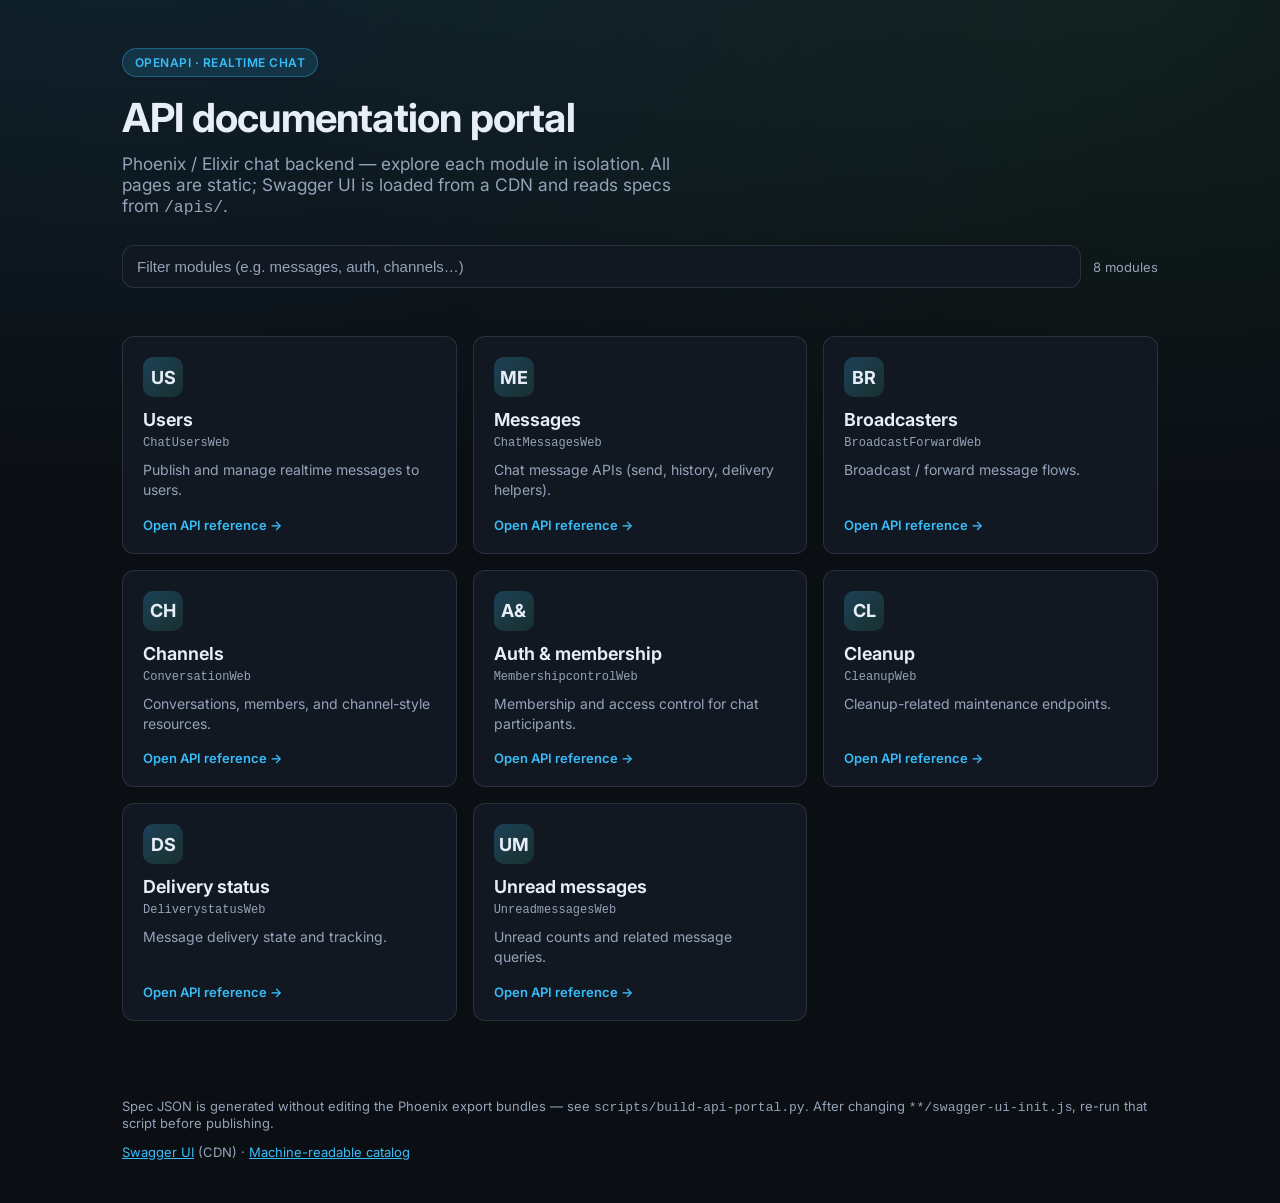
==== index.html @ a2ca19bf "feat(docs): initialize public API documentation portal for Isometrik Chat APIs" ====
<!DOCTYPE html>
<html lang="en">

<head>
  <meta charset="UTF-8" />
  <meta name="viewport" content="width=device-width, initial-scale=1" />
  <meta name="description"
    content="Chat API developer portal — browse OpenAPI modules (users, messages, broadcasters, channels, auth, and more) with Swagger UI on GitHub Pages." />
  <title>Chat API · Developer portal</title>
  <link rel="preconnect" href="https://fonts.googleapis.com" />
  <link rel="preconnect" href="https://fonts.gstatic.com" crossorigin />
  <link href="https://fonts.googleapis.com/css2?family=Inter:wght@400;600;700&display=swap" rel="stylesheet" />
  <link rel="stylesheet" href="./docs/css/portal.css" />
</head>

<body class="portal-body">
  <!--
    Homepage for static GitHub Pages hosting.
    API cards load from `./apis/catalog.json` (built by scripts/build-api-portal.py).
    Repo layout: `/index.html` → portal, `/docs/*.html` → Swagger UI, `/apis/*.json` → specs.
  -->
  <header class="portal-header">
    <span class="portal-badge">OpenAPI · Realtime Chat</span>
    <h1 class="portal-hero-title">API documentation portal</h1>
    <p class="portal-hero-sub">
      Phoenix / Elixir chat backend — explore each module in isolation. All pages are static; Swagger UI is loaded from a CDN and reads specs from <code
        style="font-size:0.95em">/apis/</code>.
    </p>

    <form class="toolbar" role="search" aria-label="Filter API modules" onsubmit="return false">
      <input id="api-filter" type="search" name="q" placeholder="Filter modules (e.g. messages, auth, channels…)"
        autocomplete="off" />
      <span class="toolbar-meta" data-role="filter-meta" aria-live="polite"></span>
    </form>
  </header>

  <noscript>
    <p class="noscript-banner">
      JavaScript is off — open a module directly:
      <a href="./docs/users.html">Users</a> ·
      <a href="./docs/messages.html">Messages</a> ·
      <a href="./docs/broadcasters.html">Broadcasters</a> ·
      <a href="./docs/channels.html">Channels</a> ·
      <a href="./docs/auth.html">Auth</a> ·
      <a href="./docs/cleanup.html">Cleanup</a> ·
      <a href="./docs/delivery-status.html">Delivery status</a> ·
      <a href="./docs/unread-messages.html">Unread messages</a>
    </p>
  </noscript>

  <section id="api-cards" class="card-grid" aria-label="API modules">
    <!-- Populated by docs/js/home.js from apis/catalog.json -->
  </section>

  <footer class="portal-footer">
    <p>
      Spec JSON is generated without editing the Phoenix export bundles — see <code>scripts/build-api-portal.py</code>.
      After changing <code>**/swagger-ui-init.js</code>, re-run that script before publishing.
    </p>
    <p>
      <a href="https://github.com/swagger-api/swagger-ui">Swagger UI</a> (CDN) ·
      <a href="./apis/catalog.json">Machine-readable catalog</a>
    </p>
  </footer>

  <script src="./docs/js/home.js" defer></script>
</body>

</html>
---- docs/css/portal.css ----
/**
 * Shared styles for the Chat API documentation portal (homepage + Swagger pages).
 *
 * Reuse: import from both /index.html (`docs/css/portal.css`) and /docs/*.html (`./css/portal.css`).
 */

:root {
  --bg-deep: #0b0f14;
  --bg-panel: #121822;
  --bg-panel-hover: #18202e;
  --border: rgba(148, 163, 184, 0.18);
  --text-primary: #e8eef7;
  --text-muted: #94a3b8;
  --accent: #38bdf8;
  --accent-dim: rgba(56, 189, 248, 0.15);
  --success: #4ade80;
  --danger: #f87171;
  --radius: 12px;
  --font-sans: "Inter", ui-sans-serif, system-ui, -apple-system, "Segoe UI", Roboto,
    Helvetica, Arial, sans-serif;
  --mono: ui-monospace, SFMono-Regular, Menlo, Monaco, Consolas, monospace;
}

*,
*::before,
*::after {
  box-sizing: border-box;
}

body.portal-body {
  margin: 0;
  min-height: 100vh;
  font-family: var(--font-sans);
  color: var(--text-primary);
  background: radial-gradient(1200px 600px at 10% -10%, rgba(56, 189, 248, 0.12), transparent),
    radial-gradient(900px 500px at 90% 0%, rgba(74, 222, 128, 0.08), transparent), var(--bg-deep);
}

body.docs-body {
  margin: 0;
  min-height: 100vh;
  font-family: var(--font-sans);
  color: var(--text-primary);
  background: var(--bg-deep);
}

/* --- Homepage hero --- */

.portal-header {
  max-width: 1100px;
  margin: 0 auto;
  padding: clamp(24px, 5vw, 48px) clamp(20px, 4vw, 32px);
}

.portal-badge {
  display: inline-flex;
  align-items: center;
  gap: 8px;
  padding: 6px 12px;
  border-radius: 999px;
  font-size: 12px;
  font-weight: 600;
  letter-spacing: 0.04em;
  text-transform: uppercase;
  color: var(--accent);
  background: var(--accent-dim);
  border: 1px solid rgba(56, 189, 248, 0.35);
}

.portal-hero-title {
  font-size: clamp(28px, 4vw, 40px);
  font-weight: 700;
  line-height: 1.15;
  margin: 18px 0 12px;
  letter-spacing: -0.02em;
}

.portal-hero-sub {
  margin: 0;
  font-size: 1.08rem;
  color: var(--text-muted);
  max-width: 52ch;
}

/* --- Homepage search --- */

.toolbar {
  margin-top: 28px;
  display: flex;
  flex-wrap: wrap;
  gap: 12px;
  align-items: center;
}

.toolbar input[type="search"] {
  flex: 1;
  min-width: 240px;
  padding: 12px 14px;
  border-radius: var(--radius);
  border: 1px solid var(--border);
  background: var(--bg-panel);
  color: var(--text-primary);
  font-size: 15px;
  outline: none;
}

.toolbar input[type="search"]::placeholder {
  color: var(--text-muted);
}

.toolbar input[type="search"]:focus {
  border-color: rgba(56, 189, 248, 0.5);
  box-shadow: 0 0 0 3px rgba(56, 189, 248, 0.12);
}

.toolbar-meta {
  font-size: 13px;
  color: var(--text-muted);
  white-space: nowrap;
}

/* --- Card grid --- */

.card-grid {
  max-width: 1100px;
  margin: 0 auto;
  padding: 0 clamp(20px, 4vw, 32px) clamp(40px, 6vw, 64px);
  display: grid;
  grid-template-columns: repeat(auto-fill, minmax(260px, 1fr));
  gap: 16px;
}

.api-card {
  display: flex;
  flex-direction: column;
  padding: 20px;
  border-radius: var(--radius);
  background: var(--bg-panel);
  border: 1px solid var(--border);
  text-decoration: none;
  color: inherit;
  transition: border-color 0.15s ease, background 0.15s ease, transform 0.12s ease;
}

.api-card:hover,
.api-card:focus-visible {
  background: var(--bg-panel-hover);
  border-color: rgba(56, 189, 248, 0.45);
  transform: translateY(-2px);
  outline: none;
}

.api-card__icon {
  width: 40px;
  height: 40px;
  border-radius: 10px;
  display: flex;
  align-items: center;
  justify-content: center;
  font-size: 18px;
  font-weight: 700;
  background: linear-gradient(135deg, rgba(56, 189, 248, 0.25), rgba(74, 222, 128, 0.12));
  color: var(--text-primary);
  margin-bottom: 12px;
}

.api-card__title {
  font-size: 1.12rem;
  font-weight: 650;
  margin: 0 0 6px;
}

.api-card__spec-title {
  font-size: 12px;
  font-family: var(--mono);
  color: var(--text-muted);
  margin: 0 0 10px;
  word-break: break-word;
}

.api-card__desc {
  margin: 0;
  font-size: 14px;
  line-height: 1.45;
  color: var(--text-muted);
  flex: 1;
}

.api-card__cta {
  margin-top: 16px;
  font-size: 13px;
  font-weight: 600;
  color: var(--accent);
}

.api-card[hidden] {
  display: none !important;
}

.portal-footer {
  max-width: 1100px;
  margin: 0 auto;
  padding: 0 clamp(20px, 4vw, 32px) 32px;
  font-size: 13px;
  color: var(--text-muted);
}

.portal-footer a {
  color: var(--accent);
}

/* --- Swagger doc pages --- */

.docs-header {
  border-bottom: 1px solid var(--border);
  background: var(--bg-panel);
  padding: 16px clamp(20px, 4vw, 32px);
}

.back-link {
  display: inline-block;
  margin-bottom: 10px;
  font-size: 14px;
  font-weight: 600;
  color: var(--accent);
  text-decoration: none;
}

.back-link:hover,
.back-link:focus-visible {
  text-decoration: underline;
  outline: none;
}

.docs-header__title {
  margin: 0;
  font-size: clamp(22px, 3vw, 28px);
  letter-spacing: -0.02em;
}

.docs-header__subtitle {
  margin: 4px 0 0;
  font-size: 14px;
  color: var(--text-muted);
}

.docs-main #swagger-ui {
  max-width: 1200px;
  margin: 0 auto;
  padding: 12px clamp(12px, 3vw, 24px) 40px;
}

/* Swagger UI on dark chrome (content area stays readable) */

.swagger-ui .topbar {
  display: none;
}

.docs-body .swagger-ui {
  filter: none;
}

/* --- Noscript fallback --- */

.noscript-banner {
  max-width: 1100px;
  margin: 0 auto;
  padding: 12px clamp(20px, 4vw, 32px);
  font-size: 14px;
  color: var(--danger);
}

@media (max-width: 520px) {
  .toolbar {
    flex-direction: column;
    align-items: stretch;
  }
  .toolbar-meta {
    text-align: right;
    width: 100%;
  }
}
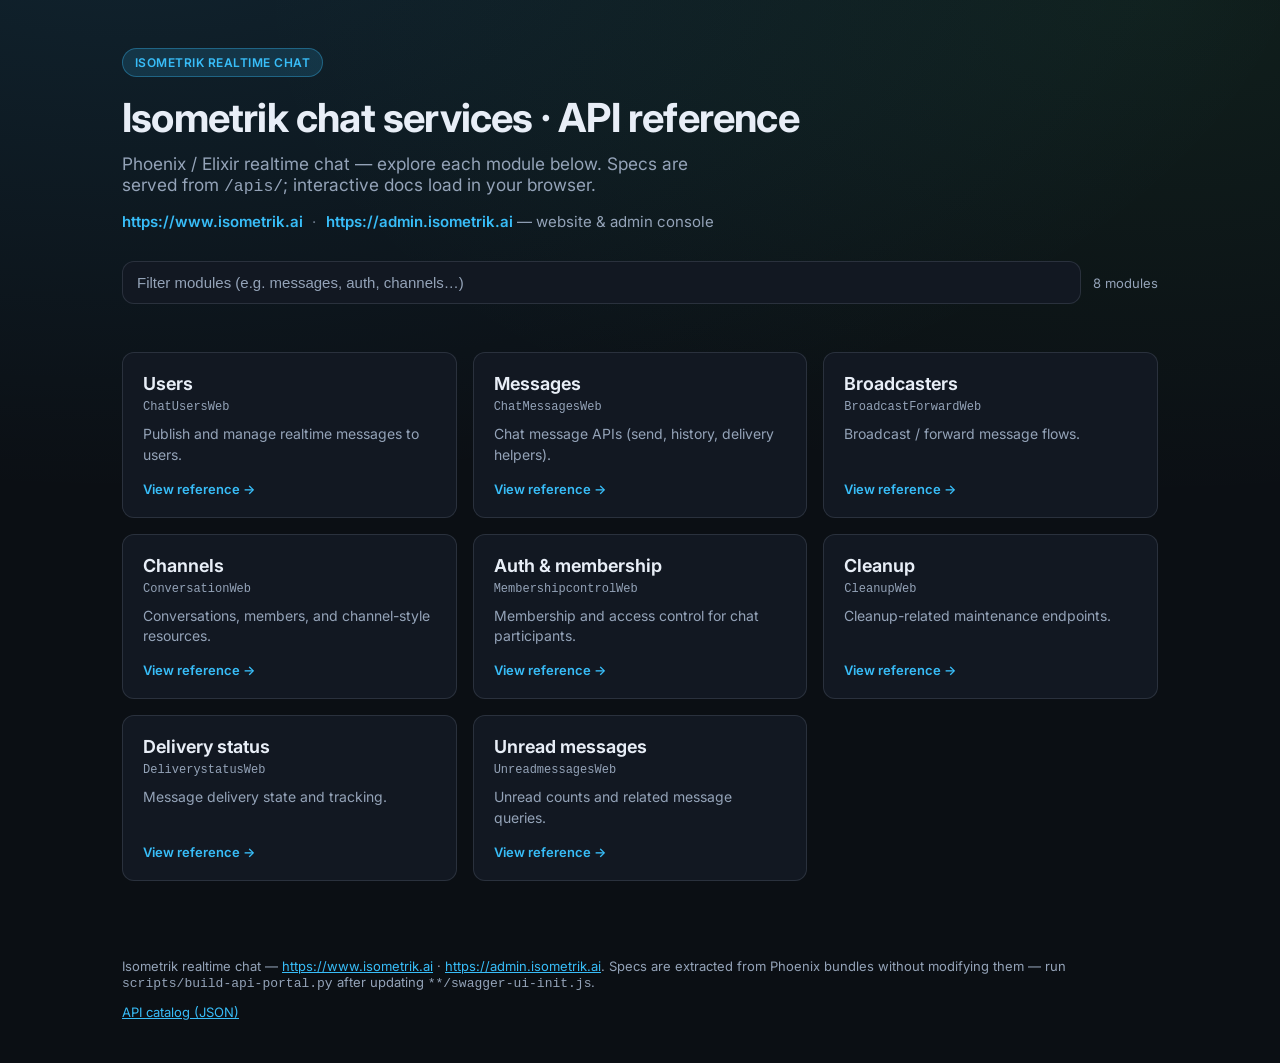
==== commit cff25a2e: "feat(docs): initialize public API documentation portal for Isometrik Chat APIs" ====
--- a/index.html
+++ b/index.html
@@ -5,8 +5,8 @@
   <meta charset="UTF-8" />
   <meta name="viewport" content="width=device-width, initial-scale=1" />
   <meta name="description"
-    content="Chat API developer portal — browse OpenAPI modules (users, messages, broadcasters, channels, auth, and more) with Swagger UI on GitHub Pages." />
-  <title>Chat API · Developer portal</title>
+    content="Isometrik realtime chat API reference — browse users, messages, broadcasters, channels, auth and more." />
+  <title>Isometrik · Chat API docs</title>
   <link rel="preconnect" href="https://fonts.googleapis.com" />
   <link rel="preconnect" href="https://fonts.gstatic.com" crossorigin />
   <link href="https://fonts.googleapis.com/css2?family=Inter:wght@400;600;700&display=swap" rel="stylesheet" />
@@ -17,14 +17,20 @@
   <!--
     Homepage for static GitHub Pages hosting.
     API cards load from `./apis/catalog.json` (built by scripts/build-api-portal.py).
-    Repo layout: `/index.html` → portal, `/docs/*.html` → Swagger UI, `/apis/*.json` → specs.
+    Repo layout: `/index.html` → Isometrik portal, `/docs/*.html` → module reference UI, `/apis/*.json` → specs.
   -->
   <header class="portal-header">
-    <span class="portal-badge">OpenAPI · Realtime Chat</span>
-    <h1 class="portal-hero-title">API documentation portal</h1>
+    <span class="portal-badge">Isometrik Realtime Chat</span>
+    <h1 class="portal-hero-title">Isometrik chat services · API reference</h1>
     <p class="portal-hero-sub">
-      Phoenix / Elixir chat backend — explore each module in isolation. All pages are static; Swagger UI is loaded from a CDN and reads specs from <code
-        style="font-size:0.95em">/apis/</code>.
+      Phoenix / Elixir realtime chat — explore each module below. Specs are served from <code style="font-size:0.95em">/apis/</code>;
+      interactive docs load in your browser.
+    </p>
+    <p class="portal-brand-links">
+      <a href="https://www.isometrik.ai" rel="noopener noreferrer" target="_blank">https://www.isometrik.ai</a>
+      <span class="portal-brand-links__sep" aria-hidden="true">·</span>
+      <a href="https://admin.isometrik.ai" rel="noopener noreferrer" target="_blank">https://admin.isometrik.ai</a>
+      <span class="portal-brand-links__hint"> — website &amp; admin console</span>
     </p>
 
     <form class="toolbar" role="search" aria-label="Filter API modules" onsubmit="return false">
@@ -45,6 +51,10 @@
       <a href="./docs/cleanup.html">Cleanup</a> ·
       <a href="./docs/delivery-status.html">Delivery status</a> ·
       <a href="./docs/unread-messages.html">Unread messages</a>
+      <br />
+      <a href="https://www.isometrik.ai">https://www.isometrik.ai</a>
+      ·
+      <a href="https://admin.isometrik.ai">https://admin.isometrik.ai</a>
     </p>
   </noscript>
 
@@ -54,12 +64,14 @@
 
   <footer class="portal-footer">
     <p>
-      Spec JSON is generated without editing the Phoenix export bundles — see <code>scripts/build-api-portal.py</code>.
-      After changing <code>**/swagger-ui-init.js</code>, re-run that script before publishing.
+      Isometrik realtime chat —
+      <a href="https://www.isometrik.ai" rel="noopener noreferrer" target="_blank">https://www.isometrik.ai</a>
+      ·
+      <a href="https://admin.isometrik.ai" rel="noopener noreferrer" target="_blank">https://admin.isometrik.ai</a>.
+      Specs are extracted from Phoenix bundles without modifying them — run <code>scripts/build-api-portal.py</code> after updating <code>**/swagger-ui-init.js</code>.
     </p>
     <p>
-      <a href="https://github.com/swagger-api/swagger-ui">Swagger UI</a> (CDN) ·
-      <a href="./apis/catalog.json">Machine-readable catalog</a>
+      <a href="./apis/catalog.json">API catalog (JSON)</a>
     </p>
   </footer>
 
--- a/docs/css/portal.css
+++ b/docs/css/portal.css
@@ -1,5 +1,5 @@
 /**
- * Shared styles for the Chat API documentation portal (homepage + Swagger pages).
+ * Shared styles for the Isometrik chat API docs portal (homepage + module pages).
  *
  * Reuse: import from both /index.html (`docs/css/portal.css`) and /docs/*.html (`./css/portal.css`).
  */
@@ -42,6 +42,18 @@
   font-family: var(--font-sans);
   color: var(--text-primary);
   background: var(--bg-deep);
+
+  /*
+   * Scoped tokens for Swagger UI overrides (Swagger ships a light-theme palette;
+   * without these, grey text sits on our dark chrome and washes out).
+   */
+  --sw-text: #e8eef7;
+  --sw-text-muted: #a8b7cc;
+  --sw-border: rgba(148, 163, 184, 0.28);
+  --sw-surface: #141c29;
+  --sw-surface-raised: #1a2535;
+  --sw-code-bg: #0a0f16;
+  --sw-input-bg: #121a28;
 }
 
 /* --- Homepage hero --- */
@@ -82,6 +94,36 @@
   max-width: 52ch;
 }
 
+.portal-brand-links {
+  margin: 14px 0 0;
+  font-size: 15px;
+  line-height: 1.55;
+  color: var(--text-muted);
+  word-break: break-all;
+}
+
+.portal-brand-links a {
+  color: var(--accent);
+  font-weight: 600;
+  text-decoration: none;
+}
+
+.portal-brand-links a:hover,
+.portal-brand-links a:focus-visible {
+  text-decoration: underline;
+  outline: none;
+}
+
+.portal-brand-links__sep {
+  margin: 0 0.35em;
+  opacity: 0.7;
+}
+
+.portal-brand-links__hint {
+  color: var(--text-muted);
+  font-weight: 400;
+}
+
 /* --- Homepage search --- */
 
 .toolbar {
@@ -150,20 +192,6 @@
   outline: none;
 }
 
-.api-card__icon {
-  width: 40px;
-  height: 40px;
-  border-radius: 10px;
-  display: flex;
-  align-items: center;
-  justify-content: center;
-  font-size: 18px;
-  font-weight: 700;
-  background: linear-gradient(135deg, rgba(56, 189, 248, 0.25), rgba(74, 222, 128, 0.12));
-  color: var(--text-primary);
-  margin-bottom: 12px;
-}
-
 .api-card__title {
   font-size: 1.12rem;
   font-weight: 650;
@@ -244,13 +272,47 @@
   color: var(--text-muted);
 }
 
+.docs-header__links {
+  margin: 10px 0 0;
+  font-size: 13px;
+  word-break: break-all;
+}
+
+.docs-header__links a {
+  color: var(--accent);
+  font-weight: 600;
+  text-decoration: none;
+}
+
+.docs-header__links a:hover,
+.docs-header__links a:focus-visible {
+  text-decoration: underline;
+  outline: none;
+}
+
+.docs-header__links-sep {
+  margin: 0 0.35em;
+  opacity: 0.6;
+}
+
 .docs-main #swagger-ui {
   max-width: 1200px;
   margin: 0 auto;
-  padding: 12px clamp(12px, 3vw, 24px) 40px;
-}
-
-/* Swagger UI on dark chrome (content area stays readable) */
+  padding: 16px clamp(12px, 3vw, 28px) 48px;
+}
+
+@media (min-width: 768px) {
+  .docs-main #swagger-ui {
+    border-radius: var(--radius);
+    border: 1px solid var(--border);
+    background: linear-gradient(
+        155deg,
+        rgba(56, 189, 248, 0.05),
+        transparent 42%
+      ),
+      var(--sw-surface, #141c29);
+  }
+}
 
 .swagger-ui .topbar {
   display: none;
@@ -258,6 +320,331 @@
 
 .docs-body .swagger-ui {
   filter: none;
+}
+
+/*
+ * ─── Swagger UI — dark readability (scoped to docs pages only; homepage unaffected) ───
+ * Tune body.docs-body --sw-* variables to adjust the embedded viewer globally.
+ */
+
+body.docs-body .swagger-ui,
+body.docs-body .swagger-ui .wrapper {
+  color: var(--sw-text);
+  font-family: var(--font-sans);
+}
+
+body.docs-body .swagger-ui a {
+  color: var(--accent);
+}
+
+body.docs-body .swagger-ui a:hover,
+body.docs-body .swagger-ui a:focus-visible {
+  color: #7dd3fc;
+}
+
+body.docs-body .swagger-ui .filter .operation-filter-input {
+  color: var(--sw-text);
+  background: var(--sw-input-bg);
+  border: 1px solid var(--sw-border);
+  border-radius: 8px;
+  padding: 10px 12px;
+  margin: 0 0 12px;
+}
+
+body.docs-body .swagger-ui .filter .operation-filter-input:focus {
+  outline: 2px solid rgba(56, 189, 248, 0.35);
+  outline-offset: 1px;
+}
+
+body.docs-body .swagger-ui .info .title small {
+  color: var(--sw-text-muted) !important;
+}
+
+body.docs-body .swagger-ui .info .title,
+body.docs-body .swagger-ui .info h1 {
+  color: var(--sw-text) !important;
+}
+
+body.docs-body .swagger-ui .info p,
+body.docs-body .swagger-ui .info li,
+body.docs-body .swagger-ui .info .base-url {
+  color: var(--sw-text-muted) !important;
+}
+
+body.docs-body .swagger-ui .info h2,
+body.docs-body .swagger-ui .info h3 {
+  color: var(--sw-text) !important;
+}
+
+body.docs-body .swagger-ui .renderedMarkdown p,
+body.docs-body .swagger-ui .renderedMarkdown li,
+body.docs-body .swagger-ui .renderedMarkdown table,
+body.docs-body .swagger-ui .markdown p,
+body.docs-body .swagger-ui .markdown li,
+body.docs-body .swagger-ui table tbody tr td,
+body.docs-body .swagger-ui table thead tr td,
+body.docs-body .swagger-ui table thead tr th {
+  color: var(--sw-text-muted) !important;
+  border-color: var(--sw-border) !important;
+}
+
+body.docs-body .swagger-ui table thead tr th {
+  font-weight: 600;
+  color: var(--sw-text) !important;
+}
+
+body.docs-body .swagger-ui .markdown code,
+body.docs-body .swagger-ui .renderedMarkdown code {
+  background: var(--sw-code-bg);
+  color: #f1f5f9 !important;
+  border: 1px solid var(--sw-border);
+  border-radius: 4px;
+  padding: 1px 5px;
+}
+
+body.docs-body .swagger-ui .scheme-container {
+  background: var(--sw-surface-raised) !important;
+  border: 1px solid var(--sw-border);
+  border-radius: 8px;
+  padding: 10px;
+  margin-bottom: 12px;
+  box-shadow: none;
+}
+
+body.docs-body .swagger-ui select,
+body.docs-body .swagger-ui input[type="text"],
+body.docs-body .swagger-ui textarea,
+body.docs-body .swagger-ui .dialog-ux .modal-ux textarea {
+  background: var(--sw-input-bg) !important;
+  color: var(--sw-text) !important;
+  border: 1px solid var(--sw-border) !important;
+}
+
+body.docs-body .swagger-ui button.btn:not(.authorize) {
+  background: var(--sw-surface-raised);
+  color: var(--sw-text);
+  border: 1px solid var(--sw-border);
+  border-radius: 8px;
+}
+
+body.docs-body .swagger-ui button.btn:not(.authorize):hover {
+  background: #243044;
+  border-color: rgba(56, 189, 248, 0.4);
+}
+
+  color: var(--sw-text) !important;
+}
+
+body.docs-body .swagger-ui .opblock-tag small {
+  color: var(--sw-text-muted) !important;
+}
+
+body.docs-body .swagger-ui .parameter__name {
+  color: var(--sw-text) !important;
+}
+
+body.docs-body .swagger-ui .parameter__name.required::after {
+  color: var(--danger) !important;
+}
+
+body.docs-body .swagger-ui span.opblock-summary-path__deprecated,
+body.docs-body .swagger-ui .parameter__deprecated,
+body.docs-body .swagger-ui .parameter__extension,
+body.docs-body .swagger-ui .parameter__type,
+body.docs-body .swagger-ui .parameter__internal,
+body.docs-body .swagger-ui .prop-type {
+  color: var(--sw-text-muted) !important;
+}
+
+body.docs-body .swagger-ui label {
+  color: var(--sw-text-muted) !important;
+}
+
+body.docs-body .swagger-ui .opblock {
+  border-radius: var(--radius) !important;
+  border-width: 1px !important;
+  border-style: solid !important;
+  background: rgba(255, 255, 255, 0.02) !important;
+}
+
+body.docs-body .swagger-ui .opblock.opblock-get {
+  border-color: rgba(59, 158, 255, 0.55) !important;
+  background: rgba(59, 158, 255, 0.08) !important;
+}
+
+body.docs-body .swagger-ui .opblock.opblock-post {
+  border-color: rgba(74, 222, 128, 0.55) !important;
+  background: rgba(74, 222, 128, 0.08) !important;
+}
+
+body.docs-body .swagger-ui .opblock.opblock-put {
+  border-color: rgba(251, 191, 36, 0.55) !important;
+  background: rgba(251, 191, 36, 0.07) !important;
+}
+
+body.docs-body .swagger-ui .opblock.opblock-delete {
+  border-color: rgba(248, 113, 113, 0.55) !important;
+  background: rgba(248, 113, 113, 0.07) !important;
+}
+
+body.docs-body .swagger-ui .opblock.opblock-patch {
+  border-color: rgba(192, 132, 252, 0.5) !important;
+  background: rgba(192, 132, 252, 0.08) !important;
+}
+
+body.docs-body .swagger-ui .opblock.opblock-options {
+  border-color: rgba(148, 163, 184, 0.45) !important;
+  background: rgba(148, 163, 184, 0.06) !important;
+}
+
+body.docs-body .swagger-ui .opblock.opblock-head {
+  border-color: rgba(45, 212, 191, 0.5) !important;
+  background: rgba(45, 212, 191, 0.07) !important;
+}
+
+body.docs-body .swagger-ui .opblock .opblock-summary {
+  border: none !important;
+}
+
+body.docs-body .swagger-ui .opblock-summary {
+  padding-left: 12px;
+  padding-right: 12px;
+}
+
+body.docs-body .swagger-ui .opblock.is-open .opblock-summary {
+  border-bottom: none;
+}
+
+body.docs-body .swagger-ui .opblock-summary-method {
+  border-radius: 6px !important;
+  box-shadow: none !important;
+  font-weight: 700;
+}
+
+body.docs-body .swagger-ui .opblock-summary-operation-id,
+body.docs-body .swagger-ui .opblock-summary-path,
+body.docs-body .swagger-ui .opblock-summary-description {
+  color: var(--sw-text) !important;
+}
+
+body.docs-body .swagger-ui .opblock-body {
+  background: rgba(0, 0, 0, 0.2) !important;
+  border-top: 1px solid var(--sw-border);
+}
+
+body.docs-body .swagger-ui .opblock-section-header {
+  background: transparent !important;
+  box-shadow: none !important;
+}
+
+body.docs-body .swagger-ui .opblock-description-wrapper,
+body.docs-body .swagger-ui .opblock-description-wrapper p,
+body.docs-body .swagger-ui .opblock-description-wrapper th,
+body.docs-body .swagger-ui .opblock-description-wrapper td {
+  color: var(--sw-text-muted) !important;
+  background: transparent !important;
+}
+
+body.docs-body .swagger-ui pre.microlight,
+body.docs-body .swagger-ui .highlight-code pre {
+  background: var(--sw-code-bg) !important;
+  border: 1px solid var(--sw-border);
+  border-radius: 8px;
+}
+
+body.docs-body .swagger-ui pre.microlight,
+body.docs-body .swagger-ui .curl {
+  color: var(--sw-text-muted) !important;
+}
+
+body.docs-body .swagger-ui svg.arrow {
+  fill: var(--sw-text-muted);
+}
+
+body.docs-body .swagger-ui section.models span.model-title,
+body.docs-body .swagger-ui span.model-title,
+body.docs-body .swagger-ui section.models.is-open > h4 {
+  color: var(--sw-text) !important;
+}
+
+body.docs-body .swagger-ui section.models.is-open > h4 .model-hint__text {
+  color: var(--sw-text-muted) !important;
+}
+
+body.docs-body .swagger-ui section.models.is-open > h4 {
+  border-color: var(--sw-border);
+}
+
+body.docs-body .swagger-ui section.models div.model-container {
+  margin: 0 0 20px !important;
+  border-radius: var(--radius);
+  border-color: var(--sw-border) !important;
+  background: var(--sw-surface-raised) !important;
+}
+
+body.docs-body .swagger-ui section.models div.model.box {
+  background: var(--sw-input-bg) !important;
+}
+
+body.docs-body .swagger-ui .response-col_links,
+body.docs-body .swagger-ui .response-col_links .response-undocumented,
+body.docs-body .swagger-ui .response-col_description__inner {
+  color: var(--sw-text-muted) !important;
+}
+
+body.docs-body .swagger-ui table.responses-table .response-col_status {
+  font-weight: 700;
+}
+
+body.docs-body .swagger-ui .tab li button.tablinks {
+  color: var(--sw-text-muted) !important;
+}
+
+body.docs-body .swagger-ui .tab li button.tablinks.active {
+  color: var(--accent) !important;
+  border-bottom: 3px solid var(--accent);
+}
+
+body.docs-body .swagger-ui button.execute {
+  background: var(--accent) !important;
+  color: var(--bg-deep) !important;
+  border-color: var(--accent) !important;
+  font-weight: 700;
+}
+
+body.docs-body .swagger-ui button.execute:hover {
+  filter: brightness(1.06);
+}
+
+body.docs-body .swagger-ui .btn.authorize,
+body.docs-body .swagger-ui .btn.authorize span {
+  background: var(--sw-surface-raised) !important;
+  border-color: var(--sw-border) !important;
+  color: var(--sw-text) !important;
+}
+
+body.docs-body .swagger-ui .dialog-ux,
+body.docs-body .swagger-ui .modal-ux-inner {
+  background: var(--sw-surface) !important;
+  border: 1px solid var(--sw-border);
+  color: var(--sw-text);
+}
+
+body.docs-body .swagger-ui .modal-ux-header h3 {
+  color: var(--sw-text);
+}
+
+body.docs-body .swagger-ui .errors-wrapper {
+  background: rgba(248, 113, 113, 0.1) !important;
+  border: 1px solid rgba(248, 113, 113, 0.4);
+}
+
+body.docs-body .swagger-ui .errors-wrapper .errors small {
+  color: var(--sw-text-muted) !important;
+}
+
+body.docs-body .swagger-ui .errors-wrapper .errors h4 {
+  color: var(--danger) !important;
 }
 
 /* --- Noscript fallback --- */
